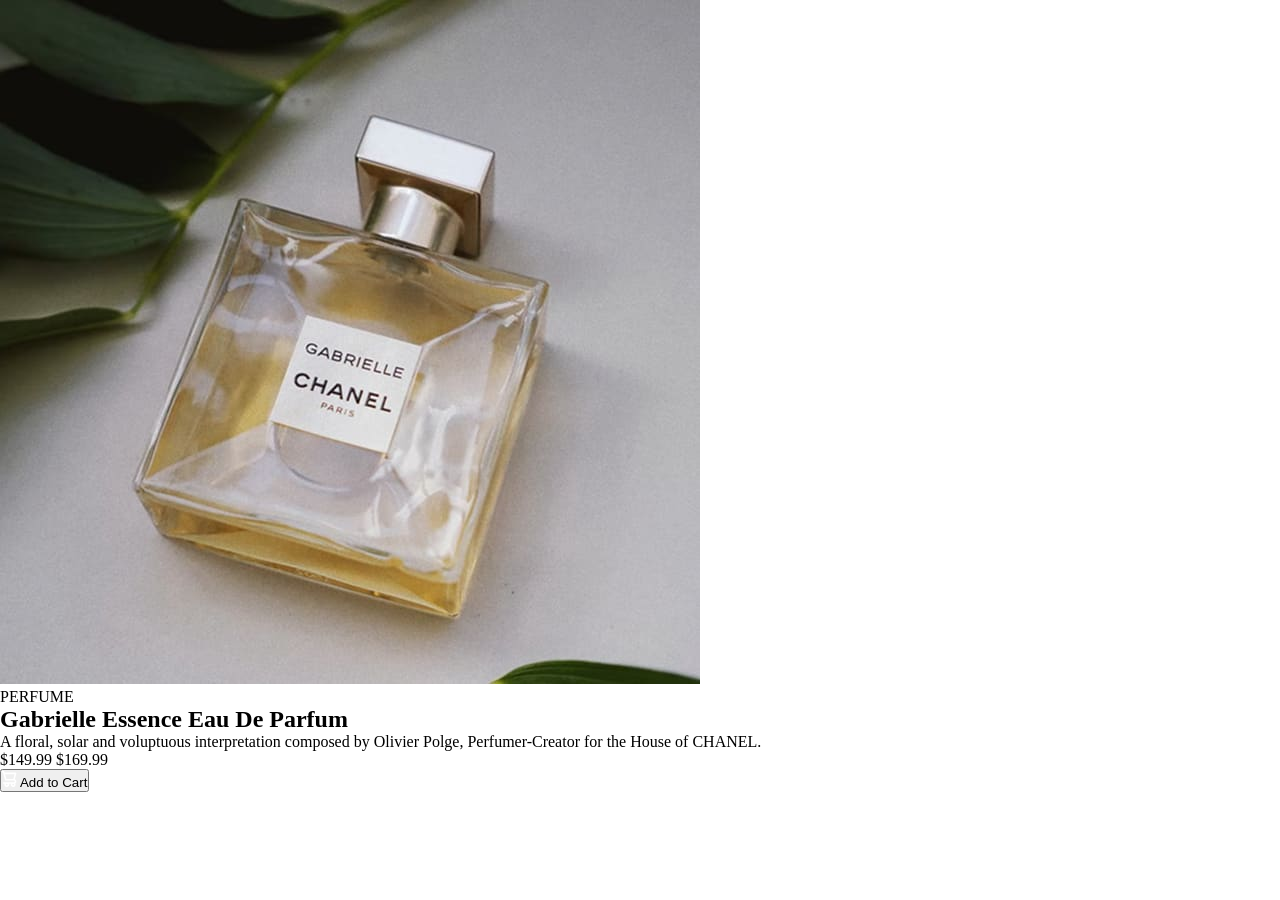
==== index.html @ 02a14f40 "Iniciando CSS" ====
<!DOCTYPE html>
<html lang="pt-br">
<head>
    <meta charset="UTF-8">
    <meta name="viewport" content="width=device-width, initial-scale=1.0">
    <link rel="shortcut icon" href="images/favicon-32x32.png" type="image/x-icon">
    <link rel="stylesheet" href="style.css">
    <title>Frontend Mentor | Product preview card component</title>
</head>
<body>
    <main>
        <article class="card">
            <picture>
                <img src="./images/image-product-mobile.jpg" alt="">
            </picture>

            <div class="card-content">

                <p class="category">PERFUME</p>

                <h1>Gabrielle Essence Eau De Parfum</h1>

                <p class="description">A floral, solar and voluptuous interpretation composed by Olivier Polge, Perfumer-Creator for the House of CHANEL.</p>
            </div>

            <div class="price">
                <span class="current-price">$149.99</span>
                <span class="old-price">$169.99</span>
            </div>

            <button class="btn">
                <img src="./images/icon-cart.svg" alt="ícone Carrinho de Compras">
                Add to Cart
            </button>

        </article>
    </main>
    <footer></footer>
</body>
</html>
---- style.css ----
* {
    margin: 0;
    padding: 0;
    box-sizing: border-box;
}

:root {
    --primary1-color: hsl(158, 36%, 37%);
    --primary2-color: hsl(158, 42%, 18%);
    --title-color: hsl(212, 21%, 14%);
    --text-color: hsl(228, 12%, 48%);
    --cream-color: hsl(30, 38%, 92%);
    --white-color: hsl(0, 0%, 100%);
}
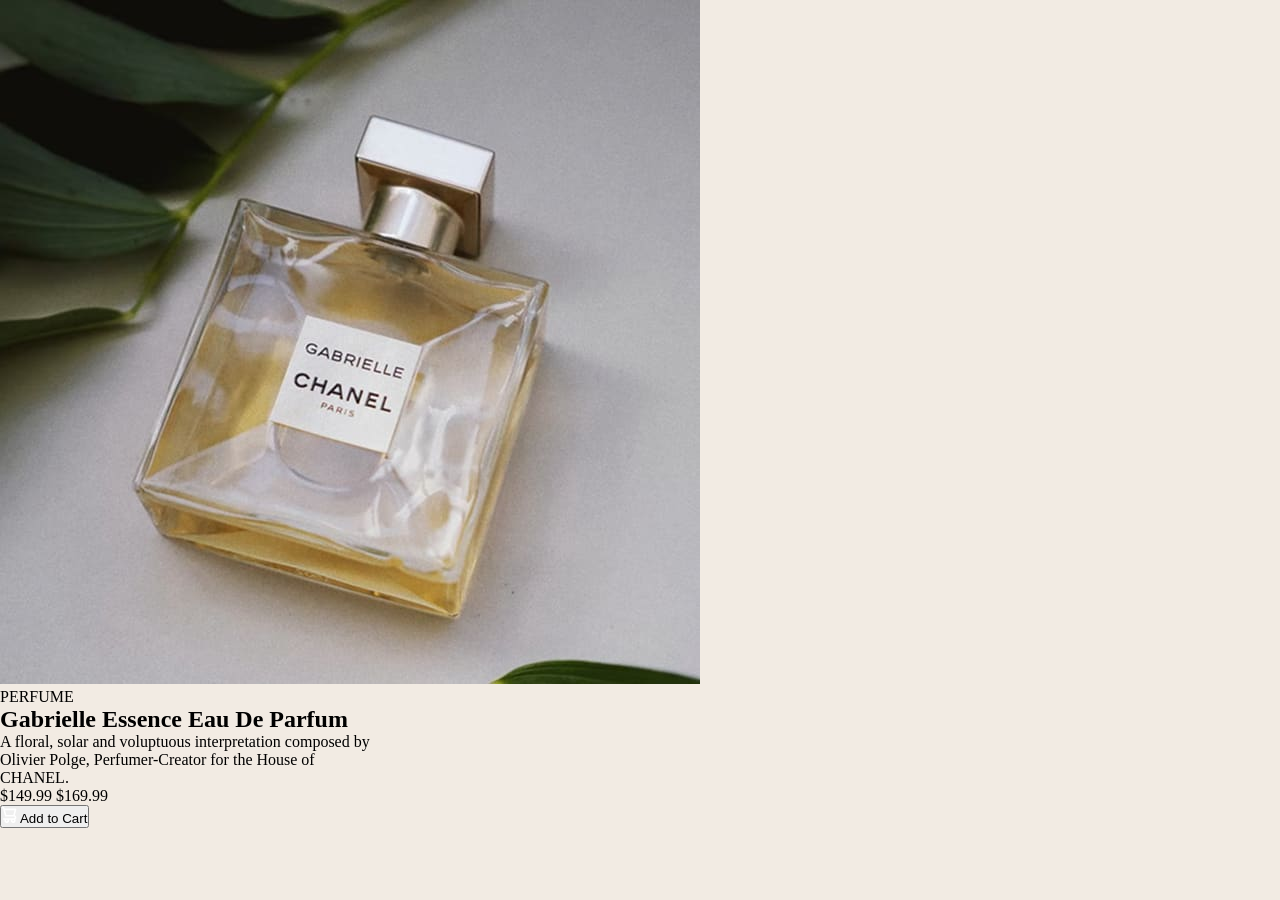
==== commit dd3a2835: "Atualizando divs" ====
--- a/index.html
+++ b/index.html
@@ -11,7 +11,7 @@
     <main>
         <article class="card">
             <picture>
-                <img src="./images/image-product-mobile.jpg" alt="">
+                <img class="product" src="./images/image-product-mobile.jpg" alt="Foto do produto">
             </picture>
 
             <div class="card-content">
@@ -21,17 +21,18 @@
                 <h1>Gabrielle Essence Eau De Parfum</h1>
 
                 <p class="description">A floral, solar and voluptuous interpretation composed by Olivier Polge, Perfumer-Creator for the House of CHANEL.</p>
+
+                <div class="price">
+                    <span class="current-price">$149.99</span>
+                    <span class="old-price">$169.99</span>
+                </div>
+
+                <button class="btn">
+                    <img src="./images/icon-cart.svg" alt="ícone Carrinho de Compras">
+                    Add to Cart
+                </button>
+
             </div>
-
-            <div class="price">
-                <span class="current-price">$149.99</span>
-                <span class="old-price">$169.99</span>
-            </div>
-
-            <button class="btn">
-                <img src="./images/icon-cart.svg" alt="ícone Carrinho de Compras">
-                Add to Cart
-            </button>
 
         </article>
     </main>
--- a/style.css
+++ b/style.css
@@ -11,4 +11,10 @@
     --text-color: hsl(228, 12%, 48%);
     --cream-color: hsl(30, 38%, 92%);
     --white-color: hsl(0, 0%, 100%);
+}
+
+body {
+    max-width: 375px;
+    height: 100vh;
+    background-color: var(--cream-color);
 }
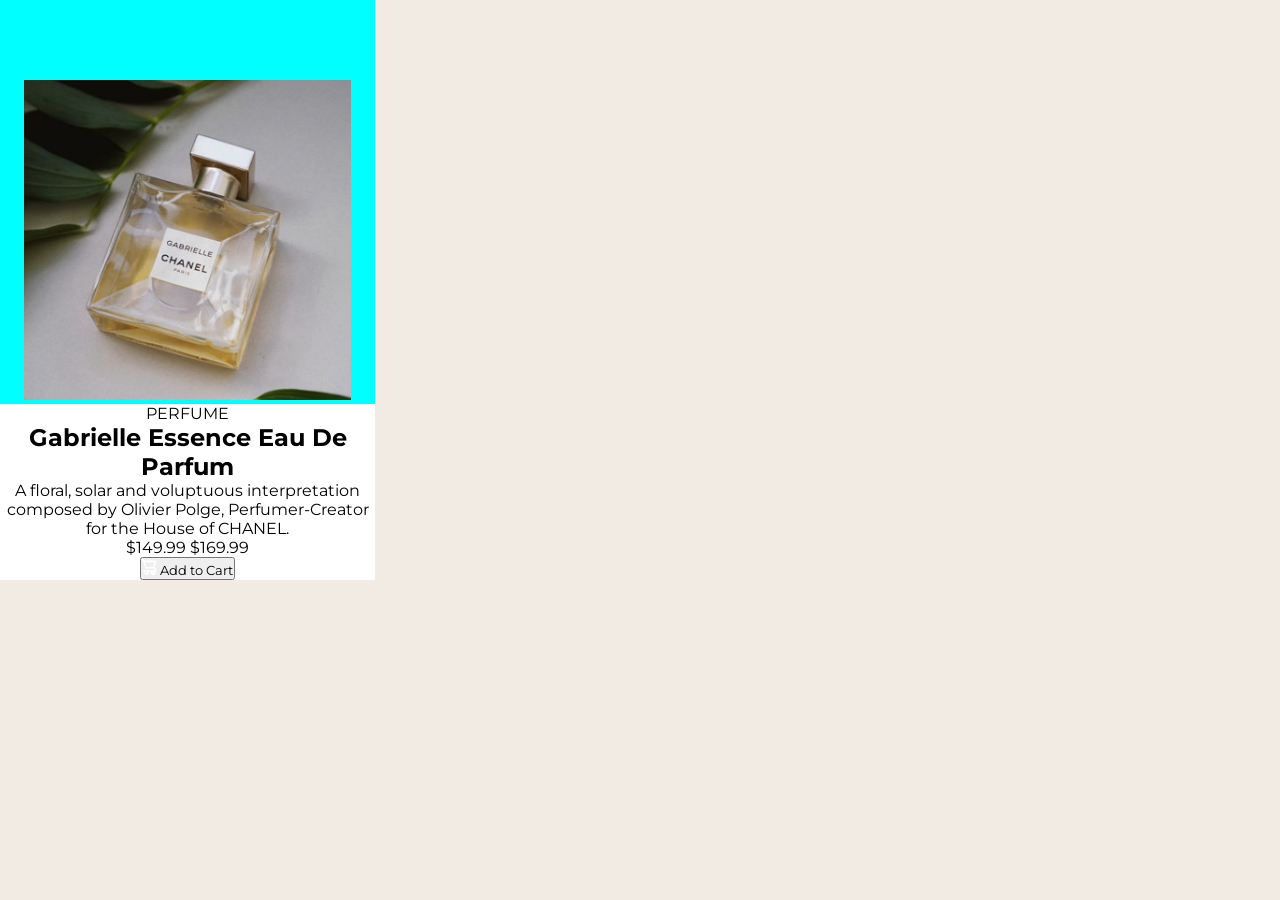
==== commit 2a029f25: "Add fontes do google" ====
--- a/index.html
+++ b/index.html
@@ -4,6 +4,9 @@
     <meta charset="UTF-8">
     <meta name="viewport" content="width=device-width, initial-scale=1.0">
     <link rel="shortcut icon" href="images/favicon-32x32.png" type="image/x-icon">
+    <link rel="preconnect" href="https://fonts.googleapis.com">
+    <link rel="preconnect" href="https://fonts.gstatic.com" crossorigin>
+    <link href="https://fonts.googleapis.com/css2?family=Fraunces:ital,opsz,wght@0,9..144,100..900;1,9..144,100..900&family=Montserrat:ital,wght@0,100..900;1,100..900&display=swap" rel="stylesheet">
     <link rel="stylesheet" href="style.css">
     <title>Frontend Mentor | Product preview card component</title>
 </head>
--- a/style.css
+++ b/style.css
@@ -2,6 +2,8 @@
     margin: 0;
     padding: 0;
     box-sizing: border-box;
+    font-family: "Montserrat", sans-serif;
+    /* font-family: "Montserrat", sans-serif;*/
 }
 
 :root {
@@ -17,4 +19,18 @@
     max-width: 375px;
     height: 100vh;
     background-color: var(--cream-color);
+    text-align: center;
+}
+
+.card {
+    background-color: aqua;
+}
+
+.product {
+    height: 320px;
+    margin-top: 80px;
+}
+
+.card-content {
+    background-color: var(--white-color);
 }
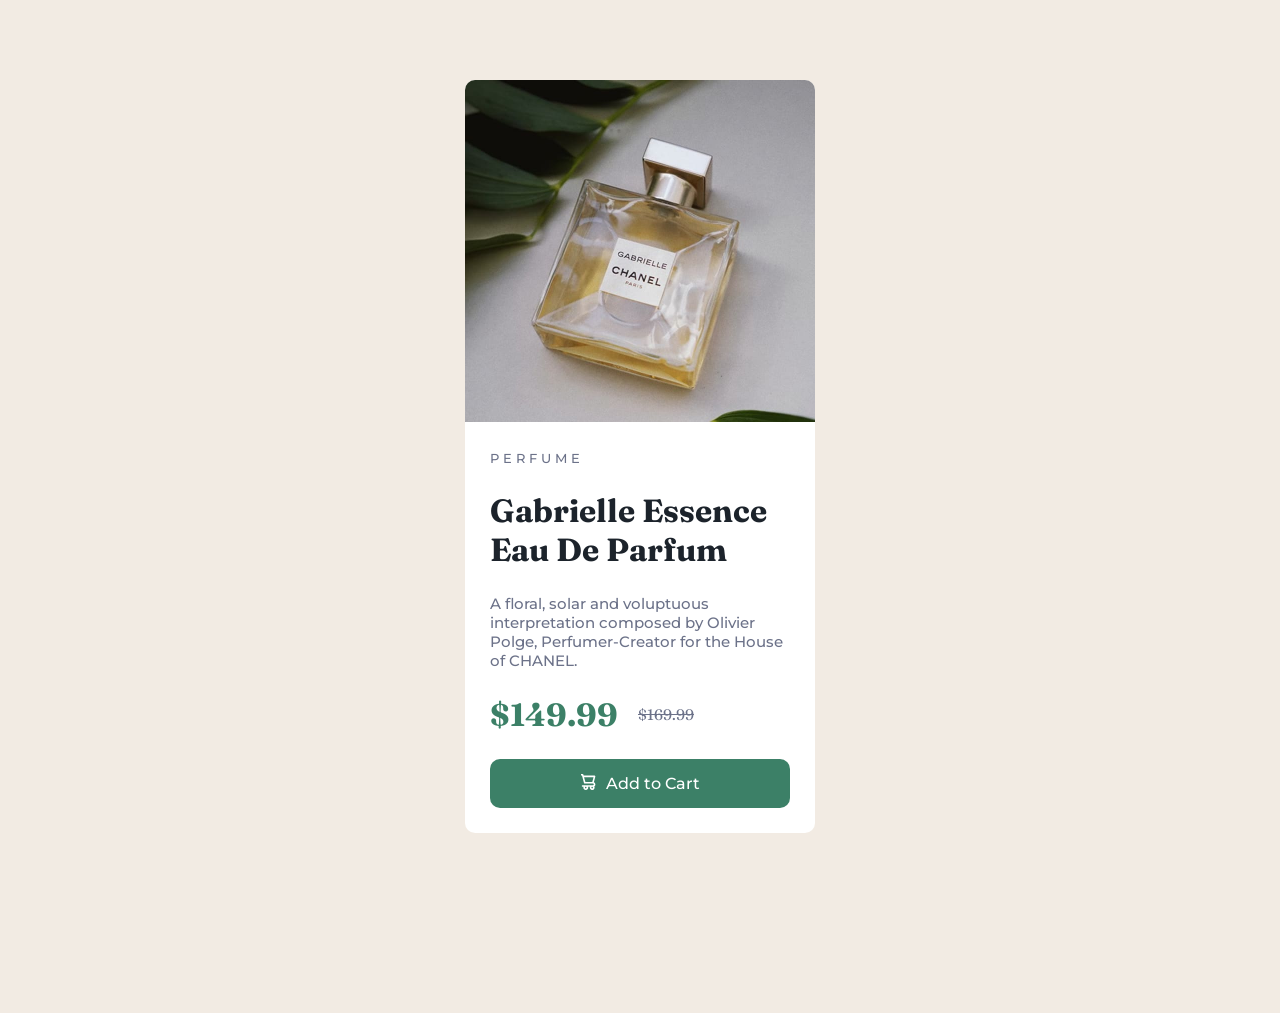
==== commit fb144150: "Pequenas atualizações" ====
--- a/index.html
+++ b/index.html
@@ -31,7 +31,7 @@
                 </div>
 
                 <button class="btn">
-                    <img src="./images/icon-cart.svg" alt="ícone Carrinho de Compras">
+                    <img src="./images/icon-cart.svg" alt="">
                     Add to Cart
                 </button>
 
--- a/style.css
+++ b/style.css
@@ -2,8 +2,6 @@
     margin: 0;
     padding: 0;
     box-sizing: border-box;
-    font-family: "Montserrat", sans-serif;
-    /* font-family: "Montserrat", sans-serif;*/
 }
 
 :root {
@@ -16,21 +14,89 @@
 }
 
 body {
-    max-width: 375px;
-    height: 100vh;
     background-color: var(--cream-color);
-    text-align: center;
+    min-height: 100vh;
+    display: flex;
+    align-items: center; /*vertical*/
+    justify-content: center; /*horizontal*/
+    padding-top: 80px;
+    padding-bottom: 180px;
 }
 
 .card {
-    background-color: aqua;
+    width: 350px;
+    background-color: var(--white-color);
+    border-radius: 10px; 
+    overflow: hidden; /* a imagem corta e respeita o border radius*/
 }
 
 .product {
-    height: 320px;
-    margin-top: 80px;
+    width: 100%;
 }
 
 .card-content {
-    background-color: var(--white-color);
+    display: flex;
+    flex-direction: column;
+    gap: 25px;
+    padding: 25px;
+}
+p, button {
+    font-family: "Montserrat", sans-serif;
+}
+
+p {
+    color: var(--text-color);
+    font-size: .95rem;
+    font-weight: 500;
+}
+
+.category {
+    font-size: .8rem;
+    letter-spacing: 4px;
+}
+
+h1, span {
+    font-family: "Fraunces", serif;
+}
+
+h1 {
+    font-size: 2rem;
+    color: var(--title-color);
+}
+
+.price {
+    display: flex;
+    align-items: flex-start;
+    gap: 20px;
+}
+
+.current-price {
+    color: var(--primary1-color);
+    font-size: 2rem;
+    font-weight: 700;
+}
+
+.old-price {
+    font-size: .95rem;
+    color: var(--text-color);
+    margin-top: 10px;
+    text-decoration: line-through;
+}
+
+.btn {
+    display: flex;
+    justify-content: center;
+    gap: 10px;
+    border: none;
+    border-radius: 10px;
+    background-color: var(--primary1-color);
+    color: var(--white-color);
+    font-size: 1rem;
+    font-weight: 500;
+    padding: 15px 0;
+    transition: .3s;
+}
+
+.btn:hover {
+    background-color: var(--primary2-color);
 }
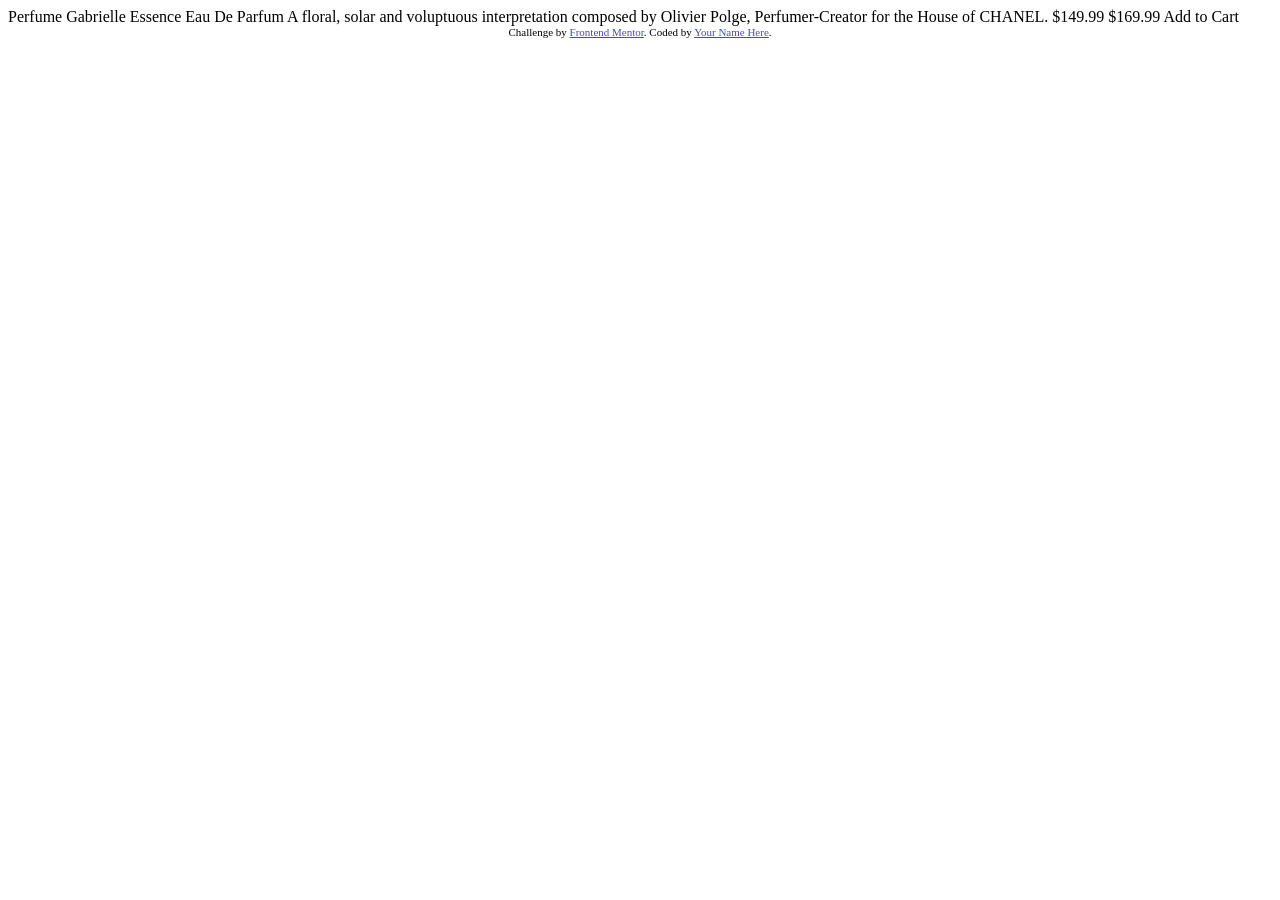
==== commit 21b34d74: "Atualizando o nome dos arquivos" ====
--- a/index.html
+++ b/index.html
@@ -1,44 +1,36 @@
 <!DOCTYPE html>
-<html lang="pt-br">
+<html lang="en">
 <head>
-    <meta charset="UTF-8">
-    <meta name="viewport" content="width=device-width, initial-scale=1.0">
-    <link rel="shortcut icon" href="images/favicon-32x32.png" type="image/x-icon">
-    <link rel="preconnect" href="https://fonts.googleapis.com">
-    <link rel="preconnect" href="https://fonts.gstatic.com" crossorigin>
-    <link href="https://fonts.googleapis.com/css2?family=Fraunces:ital,opsz,wght@0,9..144,100..900;1,9..144,100..900&family=Montserrat:ital,wght@0,100..900;1,100..900&display=swap" rel="stylesheet">
-    <link rel="stylesheet" href="style.css">
-    <title>Frontend Mentor | Product preview card component</title>
+  <meta charset="UTF-8">
+  <meta name="viewport" content="width=device-width, initial-scale=1.0"> <!-- displays site properly based on user's device -->
+
+  <link rel="icon" type="image/png" sizes="32x32" href="./images/favicon-32x32.png">
+  
+  <title>Frontend Mentor | Product preview card component</title>
+
+  <!-- Feel free to remove these styles or customise in your own stylesheet 👍 -->
+  <style>
+    .attribution { font-size: 0.6875rem; text-align: center; }
+    .attribution a { color: hsl(228, 45%, 44%); }
+  </style>
 </head>
 <body>
-    <main>
-        <article class="card">
-            <picture>
-                <img class="product" src="./images/image-product-mobile.jpg" alt="Foto do produto">
-            </picture>
 
-            <div class="card-content">
+  Perfume
 
-                <p class="category">PERFUME</p>
+  Gabrielle Essence Eau De Parfum
 
-                <h1>Gabrielle Essence Eau De Parfum</h1>
+  A floral, solar and voluptuous interpretation composed by Olivier Polge, 
+  Perfumer-Creator for the House of CHANEL.
 
-                <p class="description">A floral, solar and voluptuous interpretation composed by Olivier Polge, Perfumer-Creator for the House of CHANEL.</p>
+  $149.99
+  $169.99
 
-                <div class="price">
-                    <span class="current-price">$149.99</span>
-                    <span class="old-price">$169.99</span>
-                </div>
-
-                <button class="btn">
-                    <img src="./images/icon-cart.svg" alt="">
-                    Add to Cart
-                </button>
-
-            </div>
-
-        </article>
-    </main>
-    <footer></footer>
+  Add to Cart
+  
+  <footer class="attribution">
+    Challenge by <a href="https://www.frontendmentor.io?ref=challenge">Frontend Mentor</a>. 
+    Coded by <a href="#">Your Name Here</a>.
+  </footer>
 </body>
-</html>+</html>
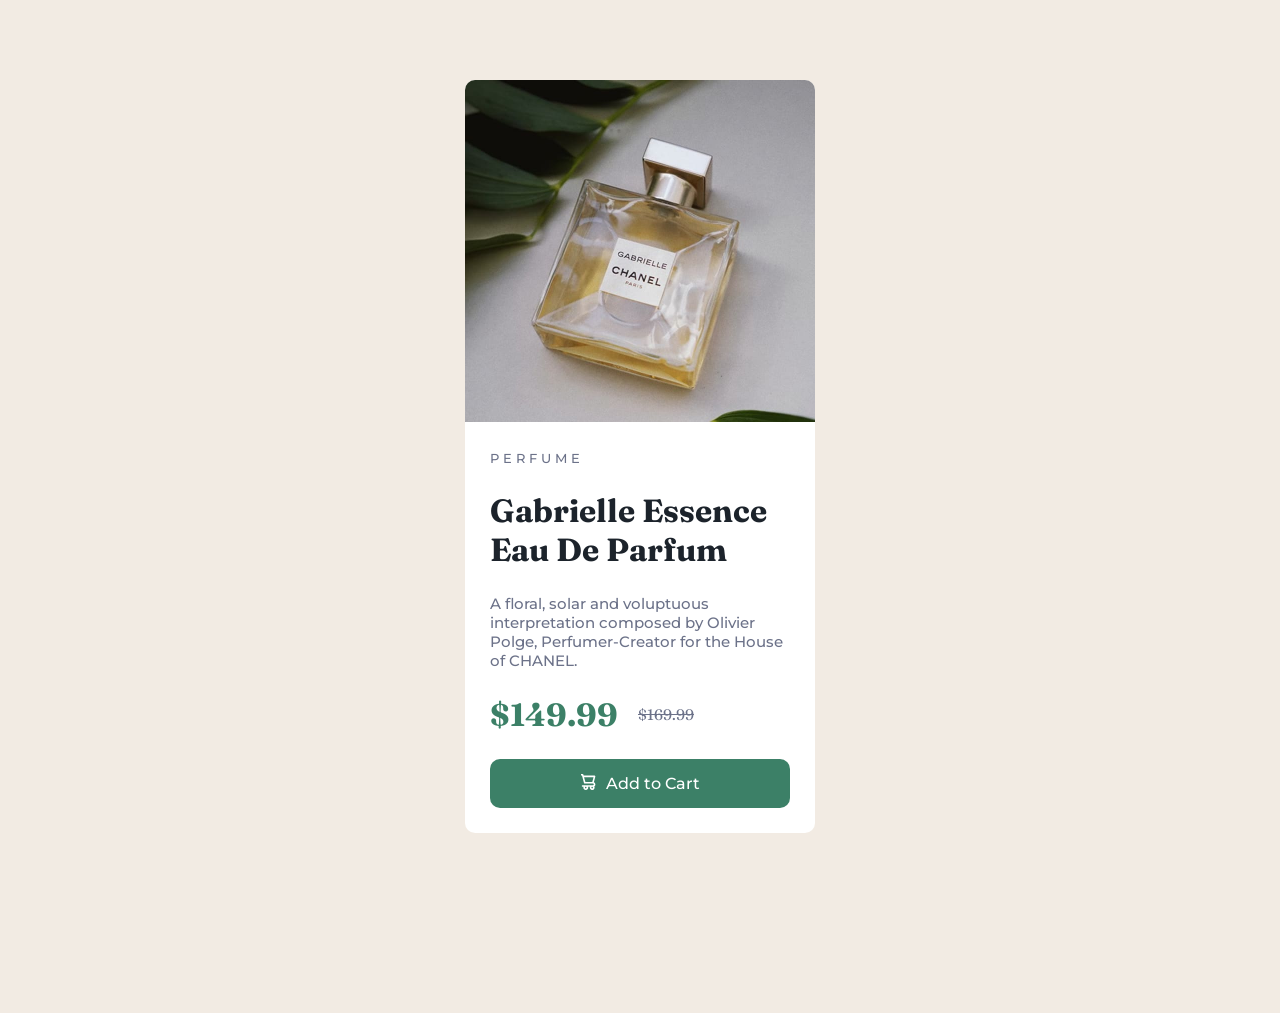
==== commit ee998f57: "atualizando nome dos arquivos" ====
--- a/index.html
+++ b/index.html
@@ -1,36 +1,44 @@
 <!DOCTYPE html>
-<html lang="en">
+<html lang="pt-br">
 <head>
-  <meta charset="UTF-8">
-  <meta name="viewport" content="width=device-width, initial-scale=1.0"> <!-- displays site properly based on user's device -->
-
-  <link rel="icon" type="image/png" sizes="32x32" href="./images/favicon-32x32.png">
-  
-  <title>Frontend Mentor | Product preview card component</title>
-
-  <!-- Feel free to remove these styles or customise in your own stylesheet 👍 -->
-  <style>
-    .attribution { font-size: 0.6875rem; text-align: center; }
-    .attribution a { color: hsl(228, 45%, 44%); }
-  </style>
+    <meta charset="UTF-8">
+    <meta name="viewport" content="width=device-width, initial-scale=1.0">
+    <link rel="shortcut icon" href="images/favicon-32x32.png" type="image/x-icon">
+    <link rel="preconnect" href="https://fonts.googleapis.com">
+    <link rel="preconnect" href="https://fonts.gstatic.com" crossorigin>
+    <link href="https://fonts.googleapis.com/css2?family=Fraunces:ital,opsz,wght@0,9..144,100..900;1,9..144,100..900&family=Montserrat:ital,wght@0,100..900;1,100..900&display=swap" rel="stylesheet">
+    <link rel="stylesheet" href="style.css">
+    <title>Frontend Mentor | Product preview card component</title>
 </head>
 <body>
+    <main>
+        <article class="card">
+            <picture>
+                <img class="mobile-view" src="./images/image-product-mobile.jpg" alt="Foto do produto">
+                <img class="desktop-view" src="./images/image-product-desktop.jpg" alt="Foto do produto">
+            </picture>
 
-  Perfume
+            <div class="card-content">
 
-  Gabrielle Essence Eau De Parfum
+                <p class="category">PERFUME</p>
 
-  A floral, solar and voluptuous interpretation composed by Olivier Polge, 
-  Perfumer-Creator for the House of CHANEL.
+                <h1>Gabrielle Essence Eau De Parfum</h1>
 
-  $149.99
-  $169.99
+                <p class="description">A floral, solar and voluptuous interpretation composed by Olivier Polge, Perfumer-Creator for the House of CHANEL.</p>
 
-  Add to Cart
-  
-  <footer class="attribution">
-    Challenge by <a href="https://www.frontendmentor.io?ref=challenge">Frontend Mentor</a>. 
-    Coded by <a href="#">Your Name Here</a>.
-  </footer>
+                <div class="price">
+                    <span class="current-price">$149.99</span>
+                    <span class="old-price">$169.99</span>
+                </div>
+
+                <button class="btn">
+                    <img src="./images/icon-cart.svg" alt="">
+                    Add to Cart
+                </button>
+
+            </div>
+
+        </article>
+    </main>
 </body>
-</html>
+</html>
--- a/style.css
+++ b/style.css
@@ -0,0 +1,127 @@
+* {
+    margin: 0;
+    padding: 0;
+    box-sizing: border-box;
+}
+
+:root {
+    --primary1-color: hsl(158, 36%, 37%);
+    --primary2-color: hsl(158, 42%, 18%);
+    --title-color: hsl(212, 21%, 14%);
+    --text-color: hsl(228, 12%, 48%);
+    --cream-color: hsl(30, 38%, 92%);
+    --white-color: hsl(0, 0%, 100%);
+}
+
+.desktop-view {
+    display: none;
+}
+
+body {
+    background-color: var(--cream-color);
+    min-height: 100vh;
+    display: flex;
+    align-items: center; /*vertical*/
+    justify-content: center; /*horizontal*/
+    padding-top: 80px;
+    padding-bottom: 180px;
+}
+
+.card {
+    width: 350px;
+    background-color: var(--white-color);
+    border-radius: 10px; 
+    overflow: hidden; /* a imagem corta e respeita o border radius*/
+}
+
+.mobile-view {
+    width: 100%;
+}
+
+.card-content {
+    display: flex;
+    flex-direction: column;
+    gap: 25px;
+    padding: 25px;
+}
+p, button {
+    font-family: "Montserrat", sans-serif;
+}
+
+p {
+    color: var(--text-color);
+    font-size: .95rem;
+    font-weight: 500;
+}
+
+.category {
+    font-size: .8rem;
+    letter-spacing: 4px;
+}
+
+h1, span {
+    font-family: "Fraunces", serif;
+}
+
+h1 {
+    font-size: 2rem;
+    color: var(--title-color);
+}
+
+.price {
+    display: flex;
+    align-items: flex-start;
+    gap: 20px;
+}
+
+.current-price {
+    color: var(--primary1-color);
+    font-size: 2rem;
+    font-weight: 700;
+}
+
+.old-price {
+    font-size: .95rem;
+    color: var(--text-color);
+    margin-top: 10px;
+    text-decoration: line-through;
+}
+
+.btn {
+    display: flex;
+    justify-content: center;
+    gap: 10px;
+    border: none;
+    border-radius: 10px;
+    background-color: var(--primary1-color);
+    color: var(--white-color);
+    font-size: 1rem;
+    font-weight: 500;
+    padding: 15px 0;
+    transition: .3s;
+}
+
+.btn:hover {
+    background-color: var(--primary2-color);
+}
+
+@media (min-width: 1440px) {
+    .mobile-view {
+        display: none;
+    }
+
+    body {
+        padding: 0;
+    }
+
+    .card {
+        display: flex;
+        width: 600px;
+        height: 450px;
+    }
+
+    .desktop-view {
+        display: block;
+        width: 300px;
+    }
+}
